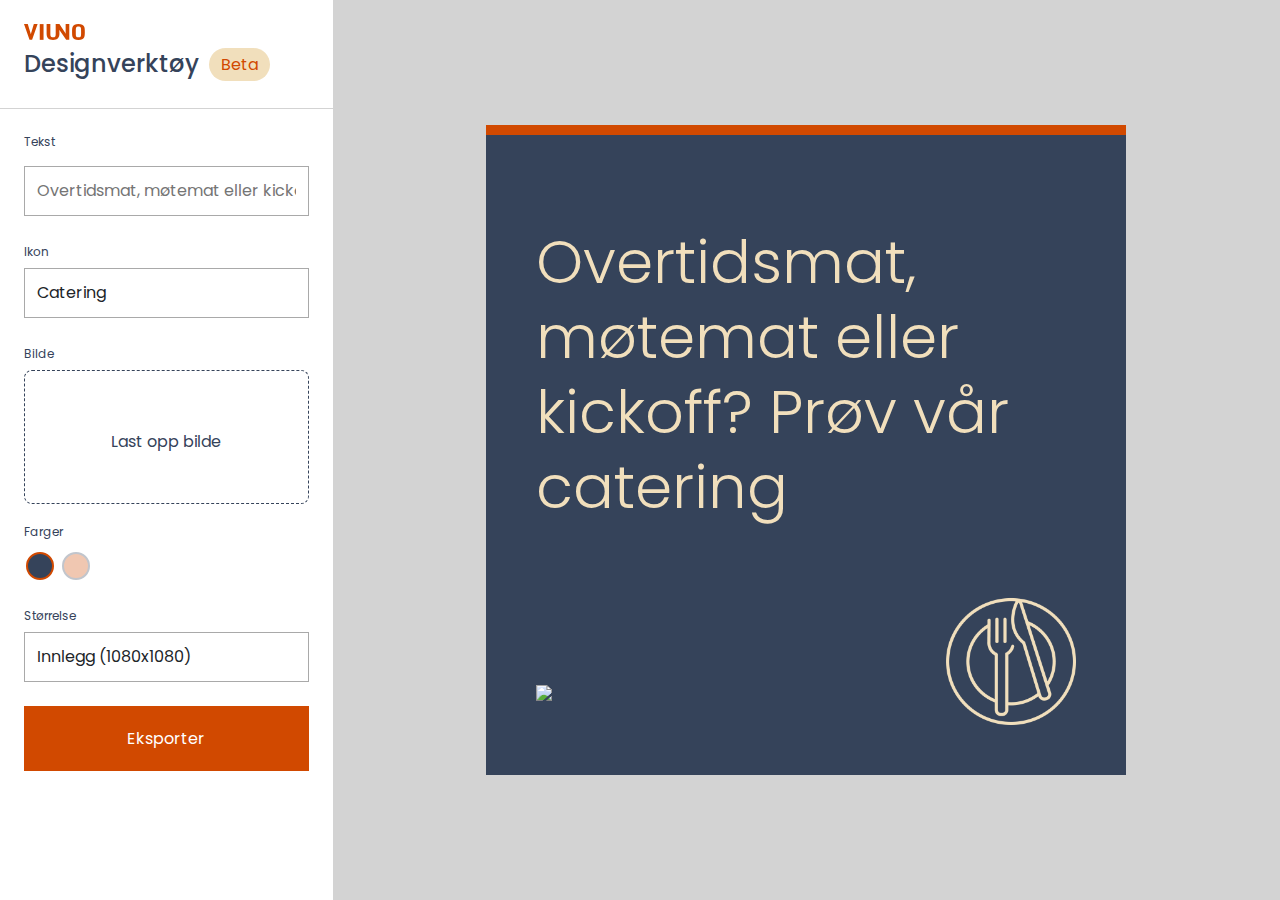
==== index.html @ 6a17f27b "p" ====
<!DOCTYPE html>
<html>

<head>
    <title>Viuno | Designverktøy</title>
    <link rel="icon" type="image/x-icon" href="favicon.ico">
    <link rel="shortcut icon" href="assets/favicon.ico">
    <script src="https://cdnjs.cloudflare.com/ajax/libs/html2canvas/1.3.4/html2canvas.min.js"></script>
    <link rel="preconnect" href="https://fonts.googleapis.com">
    <link rel="preconnect" href="https://fonts.gstatic.com" crossorigin>
    <link href="https://fonts.googleapis.com/css2?family=Poppins:wght@100;300;400;500;600&display=block"
        rel="stylesheet">
    <script src="https://code.iconify.design/iconify-icon/2.1.0/iconify-icon.min.js"></script>

    <link rel="stylesheet" href="styles.css">

</head>

<body>
    <div class="side-panel">
        <div class="logo-wrapper">
            <img src="assets/logo.svg" id="viuno-logo">
            <div class=title-wrapper>
                <h2>Designverktøy</h2>
                <div class="beta">Beta</div>
            </div>
        </div>
        <div class="valg-wrapper">
            <label class="input-label" for="text-input">Tekst</label>
            <input type="text" id="text-input" class="input-field"
                placeholder="Overtidsmat, møtemat eller kickoff? Prøv vår catering" maxlength="55">

            <label class="input-label" for="icon-input">Ikon</label>
            <select id="icon-input" class="input-field">
                <option value="assets\ikoner\catering_sand.png">Catering</option>
                <option value="assets\ikoner\ved_sand.png">Ved</option>
                <option value="assets\ikoner\bilpleie_sand.png">Bilpleie</option>
                <option value="assets\ikoner\buss_sand.png">Buss</option>
                <option value="assets\ikoner\frakt_sand.png">Frakt</option>
                <option value="assets\ikoner\mekanikk-og-reparasjon_sand.png">Mekanikk og Reparasjon</option>
                <option value="assets\ikoner\pakking-og-montering_sand.png">Pakking og Montering</option>
                <option value="assets\ikoner\produktbestilling_sand.png">Produktbestilling</option>
                <option value="assets\ikoner\utegruppa_sand.png">Utegruppa</option>
                <option value="assets\ikoner\utleie_sand.png">Utleie</option>
                <option value="assets\ikoner\vaskeri_sand.png">Vaskeri</option>
            </select>
            <label class="input-label">Bilde</label>
            <label for="background-upload" class="custom-upload-btn">
                <iconify-icon icon="ph:image-square-light" width="2em" height="2em"
                    style="color: #1c172c"></iconify-icon>
                Last opp bilde
            </label>
            <input type="file" id="background-upload" class="input-field" accept="image/*">




            <div class="swatch-options">
                <label class="input-label">Farger</label>
                <div class="swatch-wrapper">
                    <input type="radio" name="swatch" value="blue" id="blue-swatch" checked>
                    <!-- Added "checked" attribute -->
                    <label for="blue-swatch" class="swatch-color blue-swatch"></label>

                    <input type="radio" name="swatch" value="oransje" id="oransje-swatch">
                    <label for="oransje-swatch" class="swatch-color oransje-swatch"></label>
                </div>
            </div>
            <label class="input-label" for="export-size">Størrelse</label>
            <select id="export-size" class="input-field">
                <option value="1x1">Innlegg (1080x1080)</option>
                <option value="9x16">Story (1080x1920)</option>
            </select>

            <button id="export-button">Eksporter</button>

        </div>
    </div>
    <div class="grafikk-wrapper">
        <div class="viuno-container">
            <h1 class="viuno-heading" id="viuno-heading">Overtidsmat, møtemat eller kickoff? Prøv vår catering</h1>
            <div class=viuno-bunn>
                <img src="assets/logo-black.svg" id="viuno-logo">
                <div class="viuno-ikon">
                    <img src="assets\ikoner\catering_sand.png" id="viuno-icon">
                </div>
            </div>
        </div>
    </div>
</body>
<script src="script.js"></script>

</html>
---- styles.css ----
:root {
  --oransje: #d14900;
  --grey: #444444;
  --blue: #35435a;
  --sand: #f1dfbc;
  --lyssand: #f6f2e9;
}

* {
  font-family: Poppins;
}

.viuno-container {
  display: flex;
  border-top: 10px solid var(--oransje);
  padding: 50px;
  flex-direction: column;
  align-items: flex-start;
  justify-content: space-between;
  background: var(--blue);
  width: 540px;
  height: 540px;
  color: var(--sand);
  overflow: hidden;
}

.viuno-heading {
  font-family: "Poppins";
  font-style: normal !important;
  font-weight: 300 !important;
  font-size: 60px;
  line-height: 75px;
  word-wrap: break-word;
  width: 500px;
}

.viuno-ikon img {
  height: 160px;
}

.viuno-ikon {
  display: flex;
  width: 100%;
  justify-content: flex-end;
}

.side-panel {
  display: flex;
  background: white;
  color: var(--blue);
  gap: 5px;
  width: 450px;
  flex-direction: column;
  height: 100vh;
  overflow-y: scroll;
  scrollbar-width: thin;
}

.input-label {
  font-size: 12px;
  line-height: 2em;
  padding-bottom: 4px;
}

.swatch-wrapper {
  margin-top: 4px;
}

input {
  margin-top: 8px;
}

.input-field {
  width: 100%;
  padding: 12px;
}

#text-input {
  width: -webkit-fill-available;
}

body {
  display: flex;
  margin: 0;
  background-color: lightgrey;
}

/* Hide the actual file input */
#background-upload {
  display: none;
}

/* Style the label as a button */
.custom-upload-btn {
  display: inline-block;
  border: 1px dashed var(--blue);
  color: var(--blue);
  font-size: 16px;
  padding: 16px 32px;
  text-align: center;
  border-radius: 8px;
  cursor: pointer;
  transition: background-color 0.3s ease;
  width: -webkit-fill-available;
  height: 100px;
  gap: 8px;
  display: flex;
  align-items: center;
  justify-content: center;
  flex-direction: column;
  margin-bottom: 16px;
}

/* Add hover effects */
.custom-upload-btn:hover {
  background-color: lightgrey; /* Slightly brighter orange on hover */
}

/* Add focus styles for accessibility */
.custom-upload-btn:focus {
  outline: 2px solid var(--blue);
}

/* Create a CSS class to apply common styles to form elements */
input,
.input-field {
  font-size: 16px;
  font-weight: 400;
  line-height: 1.5;
  margin-bottom: 24px;
  color: #212529;
  background-color: #fff;
  background-clip: padding-box;
  border: 1px solid darkgrey;
  transition: border-color 0.15s ease-in-out, box-shadow 0.15s ease-in-out;
}

/* Add styles for when the element is focused */
input:focus {
  color: #212529;
  background-color: #fff;
  border-color: #86b7fe;
  outline: 0;
  box-shadow: 0 0 0 0.25rem rgb(13 110 253 / 25%);
}

button {
  padding: 20px;
  background-color: var(--oransje);
  border: 0px;
  font-size: 16px;
  color: white;
  cursor: pointer;
  transition: 0.4s;
  outline: 2px solid transparent;
}

button:hover {
  box-shadow: -3px 10px 53px -20px rgba(209, 73, 0, 0.88);
  -webkit-box-shadow: -3px 10px 53px -20px rgba(209, 73, 0, 0.88);
  -moz-box-shadow: -3px 10px 53px -20px rgba(209, 73, 0, 0.88);
  cursor: pointer;
  transition: 0.4s;
  outline: 2px solid black;
}

h2 {
  font-family: "Poppins";
  font-style: normal !important;
  font-weight: 500 !important;
  font-size: 24px !important;
  line-height: 40px !important;
  color: var(--blue);
}

.logo-wrapper img {
  height: 16px;
  color: inherit;
}

.logo-wrapper {
  display: flex;
  padding: 24px;
  gap: 4px;
  border-bottom: 1px solid lightgrey;
  flex-direction: column;
  align-items: flex-start;
}

.valg-wrapper {
  padding: 16px 24px;
  display: flex;
  flex-direction: column;
}

h2 {
  margin: 0;
}

.grafikk-wrapper {
  display: flex;
  align-items: center;
  justify-content: center;
  width: 100%;
}

/* Swatch color styles */
.swatch-options {
  display: flex;
  flex-direction: column;
  margin-bottom: 24px;
}

.swatch-color {
  border: 2px solid white;
  border-radius: 50%;
  cursor: pointer;
}

.viuno-container.oransje {
  background-color: var(--oransje);
  color: var(--sand);
  border-top: 10px solid var(--blue);
}

.viuno-container.blue {
  background-color: var(--blue);
  color: var(--sand);
}

.viuno-container.sand {
  background-color: var(--sand);
  color: var(--blue);
}

/* Common text color for the entire container */
.viuno-container .viuno-heading {
  color: inherit;
}

#blue-swatch,
#sand-swatch,
#oransje-swatch {
  display: none;
}

#blue-swatch:checked + label::before,
#sand-swatch:checked + label::before,
#oransje-swatch:checked + label::before {
  opacity: 1;
  /* Make the selected swatch fully opaque */
}

#blue-swatch + label::before,
#sand-swatch + label::before,
#oransje-swatch + label::before {
  content: "";
  display: inline-block;
  width: 24px;
  height: 24px;
  border: 2px solid var(--blue);
  border-radius: 500px;
  vertical-align: middle;
  transition: background-color 0.3s, border-color 0.3s;
  opacity: 0.3;
  /* Set 0.5 opacity for unselected swatches */
}

#blue-swatch + label::before {
  background-color: var(--blue);
  color: var(--sand);
  border-color: var(--oransje);
}

#sand-swatch + label::before {
  background-color: var(--sand);
  color: var(--blue);
  border-color: var(--oransje);
}

#oransje-swatch + label::before {
  background-color: var(--oransje);
  color: var(--sand);
}

.viuno-bunn {
  display: flex;
  justify-content: space-between;
  width: 100%;
  align-items: flex-end;
}

.viuno-bunn img#viuno-logo {
  height: 40px;
  object-fit: contain;
}

.viuno-bunn svg {
  fill: blue;
  color: red;
}

.beta {
  font-size: 16px;
  padding: 4px 12px;
  color: var(--oransje);
  background: var(--sand);
  margin-left: 10px;
  border-radius: 30px;
  display: flex;
  justify-content: center;
}

.title-wrapper {
  display: flex;
  align-items: center;
}

/* Custom styles for 9x16 size */
.viuno-container.viuno-container-9x16 .viuno-heading {
  font-size: 140px;
  /* Adjust the font size as needed */
}

.viuno-container.viuno-container-9x16 .viuno-ikon img {
  height: 80px;
  /* Adjust the icon size as needed */
}

@media only screen and (max-width: 1024px) {
  .side-panel {
    width: 300px;
  }

  .logo-wrapper {
    padding: 25px 25px 25px 25px;
  }

  h2 {
    font-size: 20px !important;
  }

  .beta {
    font-size: 15px;
    padding: 6px;
    min-width: 48px;
  }

  .valg-wrapper {
    padding: 25px;
  }
}

input[type="text"],
input[type="file"],
select {
  -webkit-appearance: none; /* Remove default styling */
  -moz-appearance: none;
  appearance: none;
}
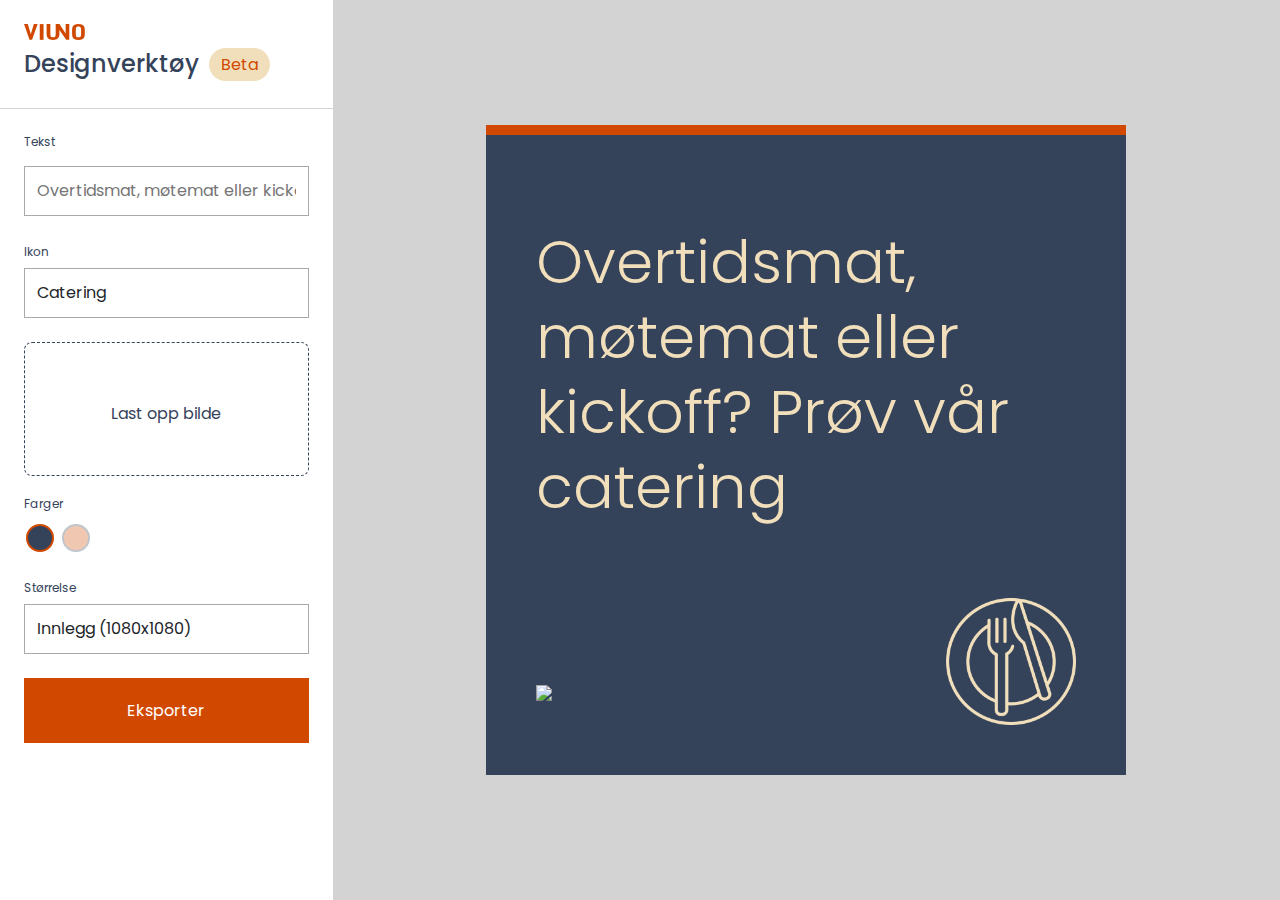
==== commit f4c4d664: "p" ====
--- a/index.html
+++ b/index.html
@@ -44,7 +44,7 @@
                 <option value="assets\ikoner\utleie_sand.png">Utleie</option>
                 <option value="assets\ikoner\vaskeri_sand.png">Vaskeri</option>
             </select>
-            <label class="input-label">Bilde</label>
+
             <label for="background-upload" class="custom-upload-btn">
                 <iconify-icon icon="ph:image-square-light" width="2em" height="2em"
                     style="color: #1c172c"></iconify-icon>
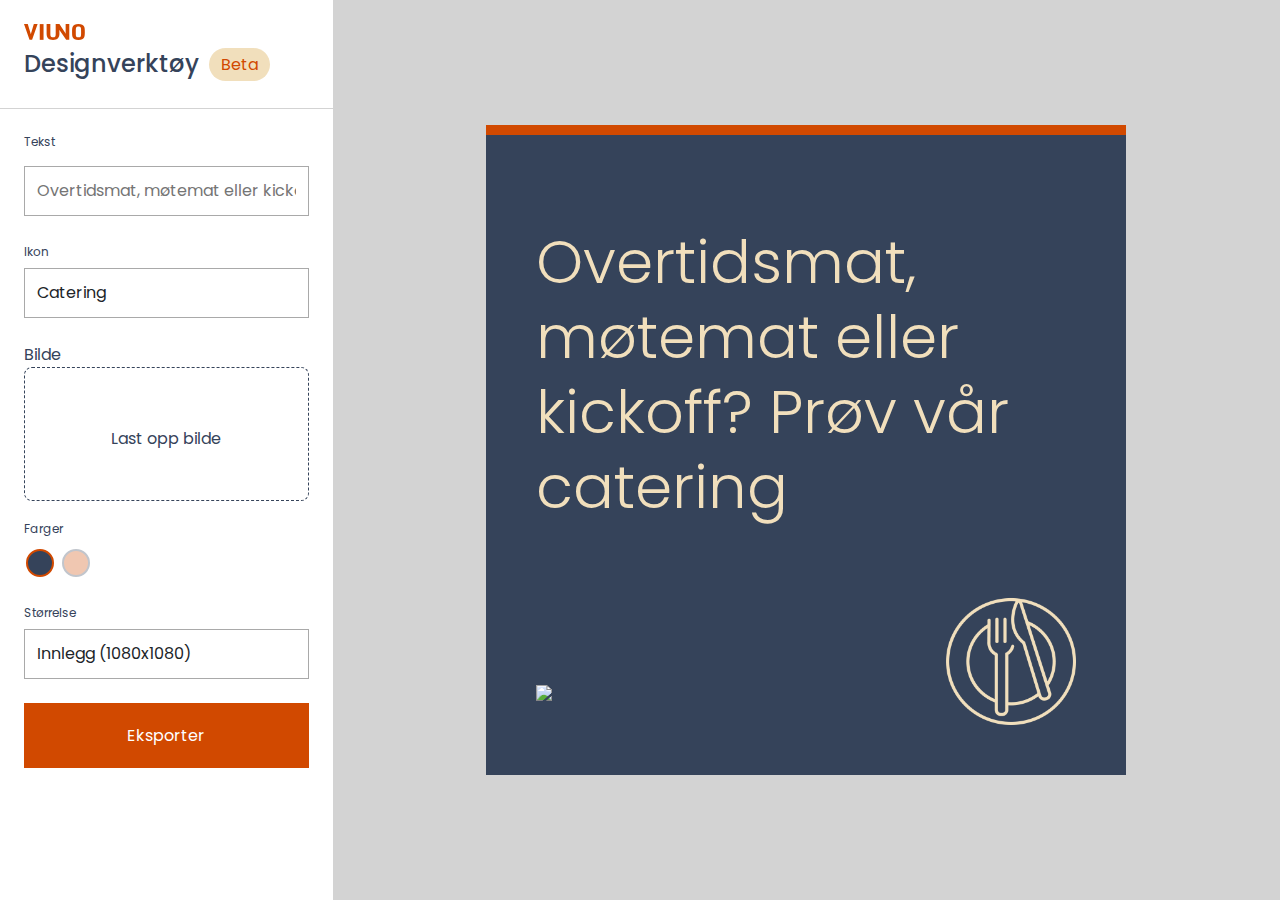
==== commit b84f8fce: "p" ====
--- a/index.html
+++ b/index.html
@@ -5,8 +5,8 @@
     <title>Viuno | Designverktøy</title>
     <link rel="icon" type="image/x-icon" href="favicon.ico">
     <link rel="shortcut icon" href="assets/favicon.ico">
-    <script src="https://cdnjs.cloudflare.com/ajax/libs/html2canvas/1.3.4/html2canvas.min.js"></script>
-    <link rel="preconnect" href="https://fonts.googleapis.com">
+    <script src="https://cdnjs.cloudflare.com/ajax/libs/html2canvas/1.4.1/html2canvas.min.js"></script>
+        <link rel="preconnect" href="https://fonts.googleapis.com">
     <link rel="preconnect" href="https://fonts.gstatic.com" crossorigin>
     <link href="https://fonts.googleapis.com/css2?family=Poppins:wght@100;300;400;500;600&display=block"
         rel="stylesheet">
@@ -44,6 +44,7 @@
                 <option value="assets\ikoner\utleie_sand.png">Utleie</option>
                 <option value="assets\ikoner\vaskeri_sand.png">Vaskeri</option>
             </select>
+            <label>Bilde</label>
 
             <label for="background-upload" class="custom-upload-btn">
                 <iconify-icon icon="ph:image-square-light" width="2em" height="2em"
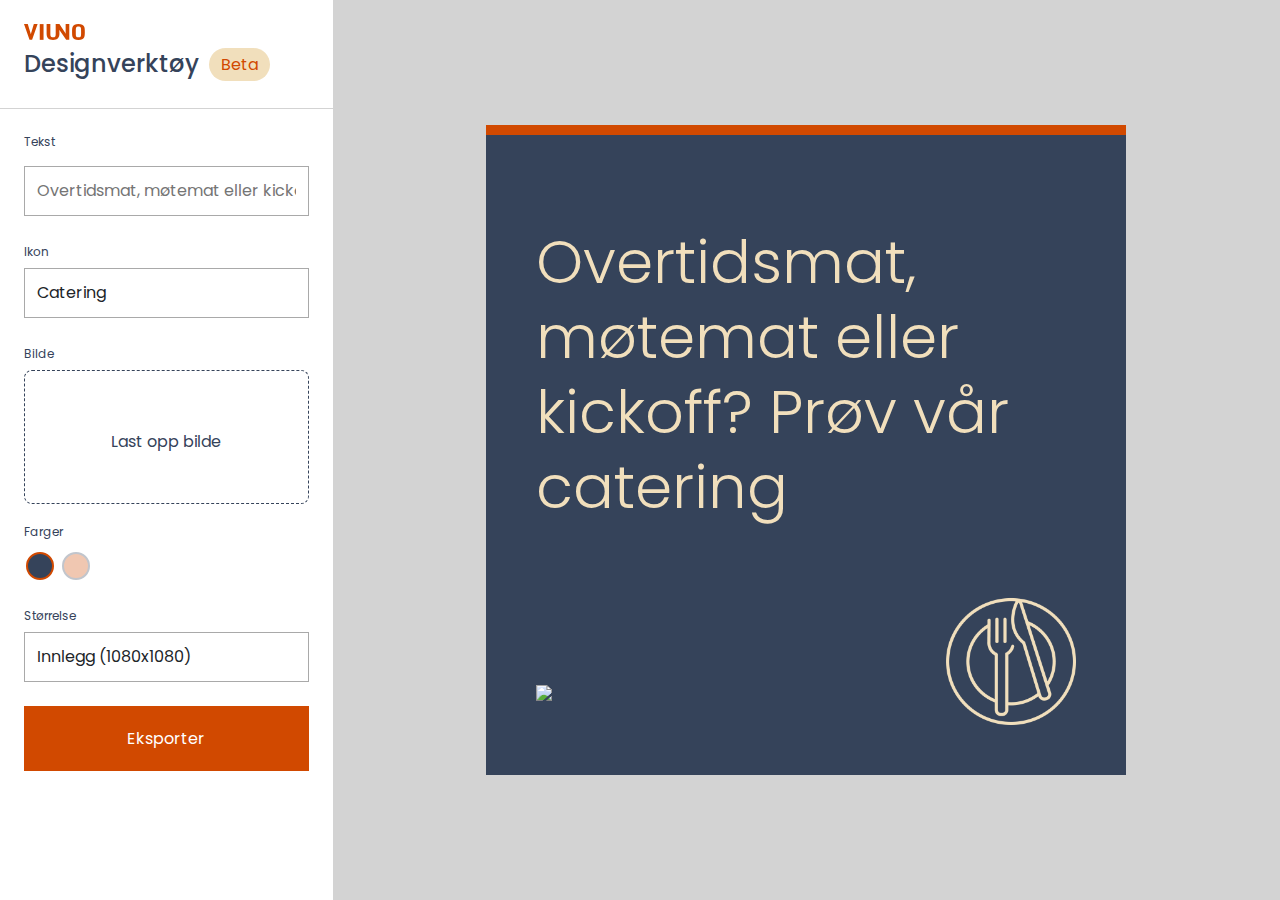
==== commit a319a3a2: "p" ====
--- a/index.html
+++ b/index.html
@@ -44,7 +44,7 @@
                 <option value="assets\ikoner\utleie_sand.png">Utleie</option>
                 <option value="assets\ikoner\vaskeri_sand.png">Vaskeri</option>
             </select>
-            <label>Bilde</label>
+            <label class="input-label">Bilde</label>
 
             <label for="background-upload" class="custom-upload-btn">
                 <iconify-icon icon="ph:image-square-light" width="2em" height="2em"
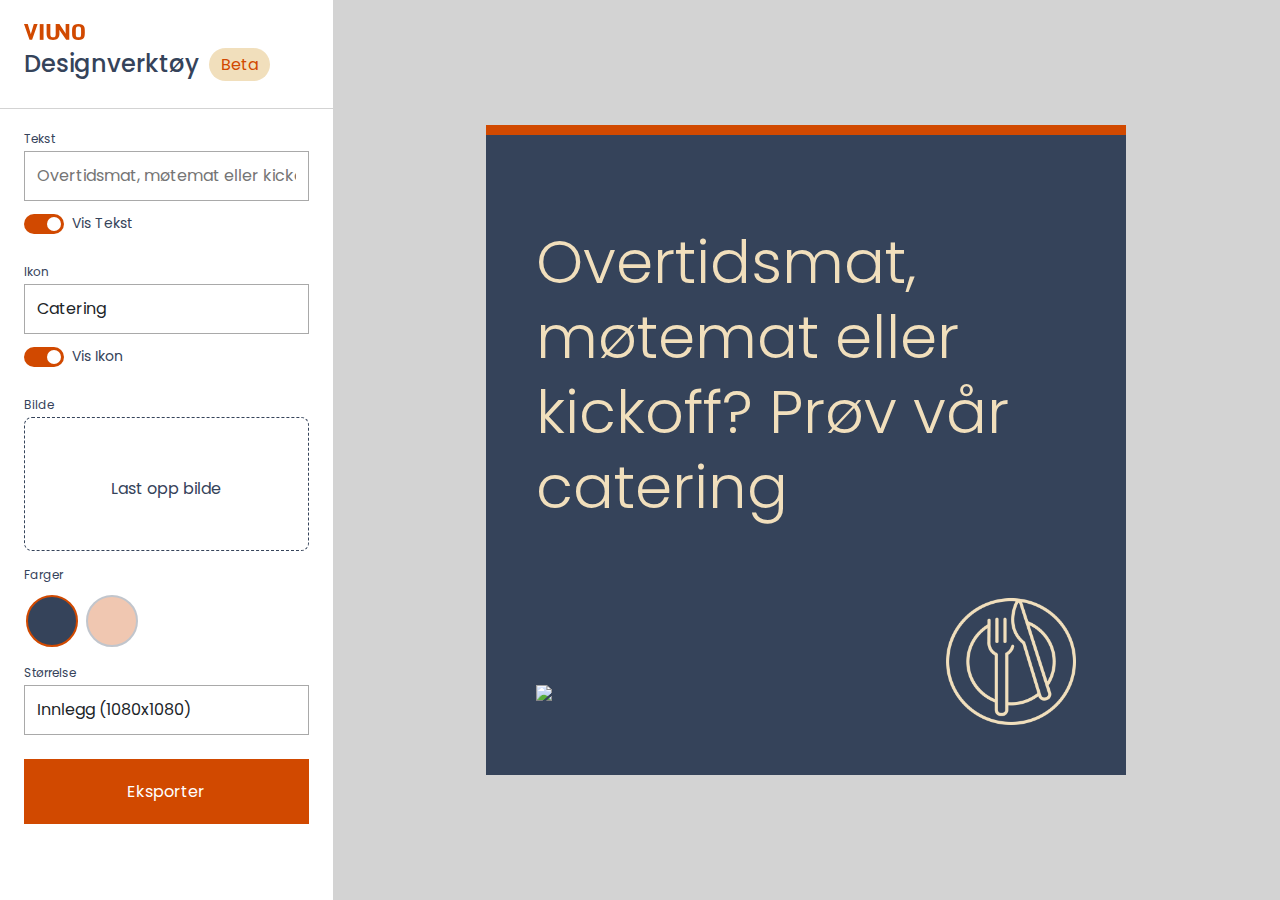
==== commit 37826030: "p" ====
--- a/index.html
+++ b/index.html
@@ -26,10 +26,24 @@
             </div>
         </div>
         <div class="valg-wrapper">
+
+            
+
+            
+ 
+            <div class="text">
             <label class="input-label" for="text-input">Tekst</label>
             <input type="text" id="text-input" class="input-field"
                 placeholder="Overtidsmat, møtemat eller kickoff? Prøv vår catering" maxlength="55">
+                <label class="switch">
+                    <input type="checkbox" id="toggle-text" checked>
+                    <span class="slider"></span>
+                    Vis Tekst
+                </label>
+                </div>
 
+
+                <div class="ikon">
             <label class="input-label" for="icon-input">Ikon</label>
             <select id="icon-input" class="input-field">
                 <option value="assets\ikoner\catering_sand.png">Catering</option>
@@ -44,6 +58,14 @@
                 <option value="assets\ikoner\utleie_sand.png">Utleie</option>
                 <option value="assets\ikoner\vaskeri_sand.png">Vaskeri</option>
             </select>
+            <label class="switch">
+                <input type="checkbox" id="toggle-icon" checked>
+                <span class="slider"></span>
+                Vis Ikon
+            </label>
+        </div>
+
+        <div class="bilde">
             <label class="input-label">Bilde</label>
 
             <label for="background-upload" class="custom-upload-btn">
@@ -52,10 +74,10 @@
                 Last opp bilde
             </label>
             <input type="file" id="background-upload" class="input-field" accept="image/*">
+</div>
 
 
-
-
+<div class="swatches">
             <div class="swatch-options">
                 <label class="input-label">Farger</label>
                 <div class="swatch-wrapper">
@@ -67,11 +89,15 @@
                     <label for="oransje-swatch" class="swatch-color oransje-swatch"></label>
                 </div>
             </div>
+        </div>
+
+        <div class="format">
             <label class="input-label" for="export-size">Størrelse</label>
             <select id="export-size" class="input-field">
                 <option value="1x1">Innlegg (1080x1080)</option>
                 <option value="9x16">Story (1080x1920)</option>
             </select>
+        </div>
 
             <button id="export-button">Eksporter</button>
 
--- a/styles.css
+++ b/styles.css
@@ -48,7 +48,6 @@
   display: flex;
   background: white;
   color: var(--blue);
-  gap: 5px;
   width: 450px;
   flex-direction: column;
   height: 100vh;
@@ -67,7 +66,7 @@
 }
 
 input {
-  margin-top: 8px;
+
 }
 
 .input-field {
@@ -108,7 +107,6 @@
   align-items: center;
   justify-content: center;
   flex-direction: column;
-  margin-bottom: 16px;
 }
 
 /* Add hover effects */
@@ -127,7 +125,7 @@
   font-size: 16px;
   font-weight: 400;
   line-height: 1.5;
-  margin-bottom: 24px;
+  margin-bottom: 12px;
   color: #212529;
   background-color: #fff;
   background-clip: padding-box;
@@ -191,6 +189,7 @@
   padding: 16px 24px;
   display: flex;
   flex-direction: column;
+  gap: 12px;
 }
 
 h2 {
@@ -208,7 +207,6 @@
 .swatch-options {
   display: flex;
   flex-direction: column;
-  margin-bottom: 24px;
 }
 
 .swatch-color {
@@ -255,14 +253,15 @@
 #sand-swatch + label::before,
 #oransje-swatch + label::before {
   content: "";
-  display: inline-block;
-  width: 24px;
-  height: 24px;
-  border: 2px solid var(--blue);
-  border-radius: 500px;
-  vertical-align: middle;
-  transition: background-color 0.3s, border-color 0.3s;
-  opacity: 0.3;
+    display: inline-block;
+    width: 48px;
+    height: 100%;
+    aspect-ratio: 1 / 1;
+    border: 2px solid var(--blue);
+    border-radius: 500px;
+    vertical-align: middle;
+    transition: background-color 0.3s, border-color 0.3s;
+    opacity: 0.3;
   /* Set 0.5 opacity for unselected swatches */
 }
 
@@ -358,3 +357,50 @@
   -moz-appearance: none;
   appearance: none;
 }
+
+
+/* Container for the switch */
+.switch {
+  display: inline-flex;
+  align-items: center;
+  font-size: 14px;
+  margin-bottom: 12px;
+  cursor: pointer;
+  gap: 8px;
+}
+
+.switch input {
+  display: none; /* Hide the checkbox */
+}
+
+/* The slider (switch) */
+.slider {
+  position: relative;
+  width: 40px;
+  height: 20px;
+  background-color: #ccc;
+  border-radius: 34px;
+  transition: 0.4s;
+}
+
+/* The circle inside the slider */
+.slider:before {
+  position: absolute;
+  content: "";
+  height: 14px;
+  width: 14px;
+  left: 3px;
+  bottom: 3px;
+  background-color: white;
+  border-radius: 50%;
+  transition: 0.4s;
+}
+
+/* When checked, slide the circle to the right and change color */
+input:checked + .slider {
+  background-color: var(--oransje); /* Custom color when checked */
+}
+
+input:checked + .slider:before {
+  transform: translateX(20px); /* Move the circle */
+}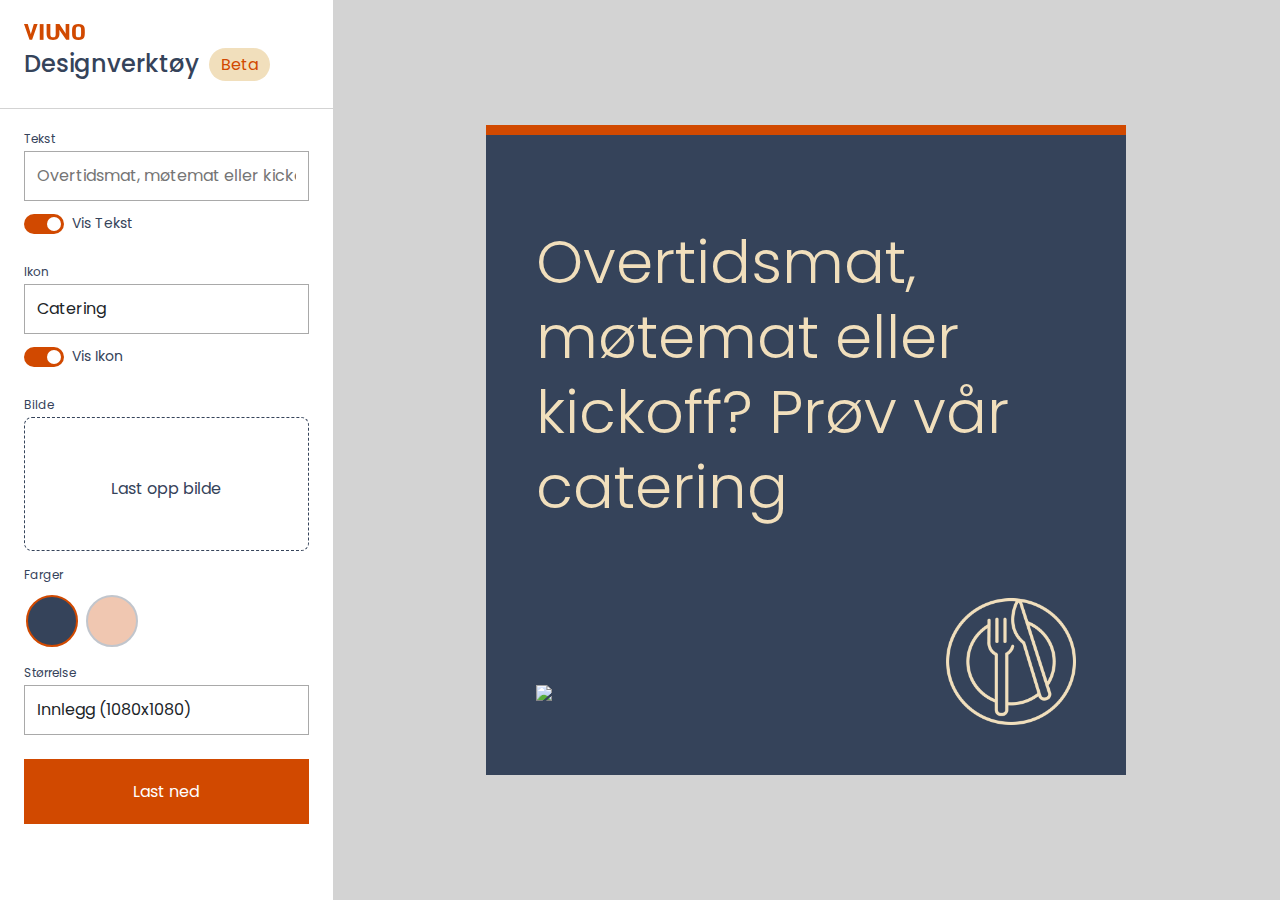
==== commit 4e946bff: "p" ====
--- a/index.html
+++ b/index.html
@@ -99,7 +99,7 @@
             </select>
         </div>
 
-            <button id="export-button">Eksporter</button>
+            <button id="export-button">Last ned</button>
 
         </div>
     </div>
--- a/styles.css
+++ b/styles.css
@@ -142,7 +142,7 @@
   box-shadow: 0 0 0 0.25rem rgb(13 110 253 / 25%);
 }
 
-button {
+#export-button {
   padding: 20px;
   background-color: var(--oransje);
   border: 0px;
@@ -153,7 +153,7 @@
   outline: 2px solid transparent;
 }
 
-button:hover {
+#export-button:hover {
   box-shadow: -3px 10px 53px -20px rgba(209, 73, 0, 0.88);
   -webkit-box-shadow: -3px 10px 53px -20px rgba(209, 73, 0, 0.88);
   -moz-box-shadow: -3px 10px 53px -20px rgba(209, 73, 0, 0.88);
@@ -403,4 +403,5 @@
 
 input:checked + .slider:before {
   transform: translateX(20px); /* Move the circle */
-}+}
+
